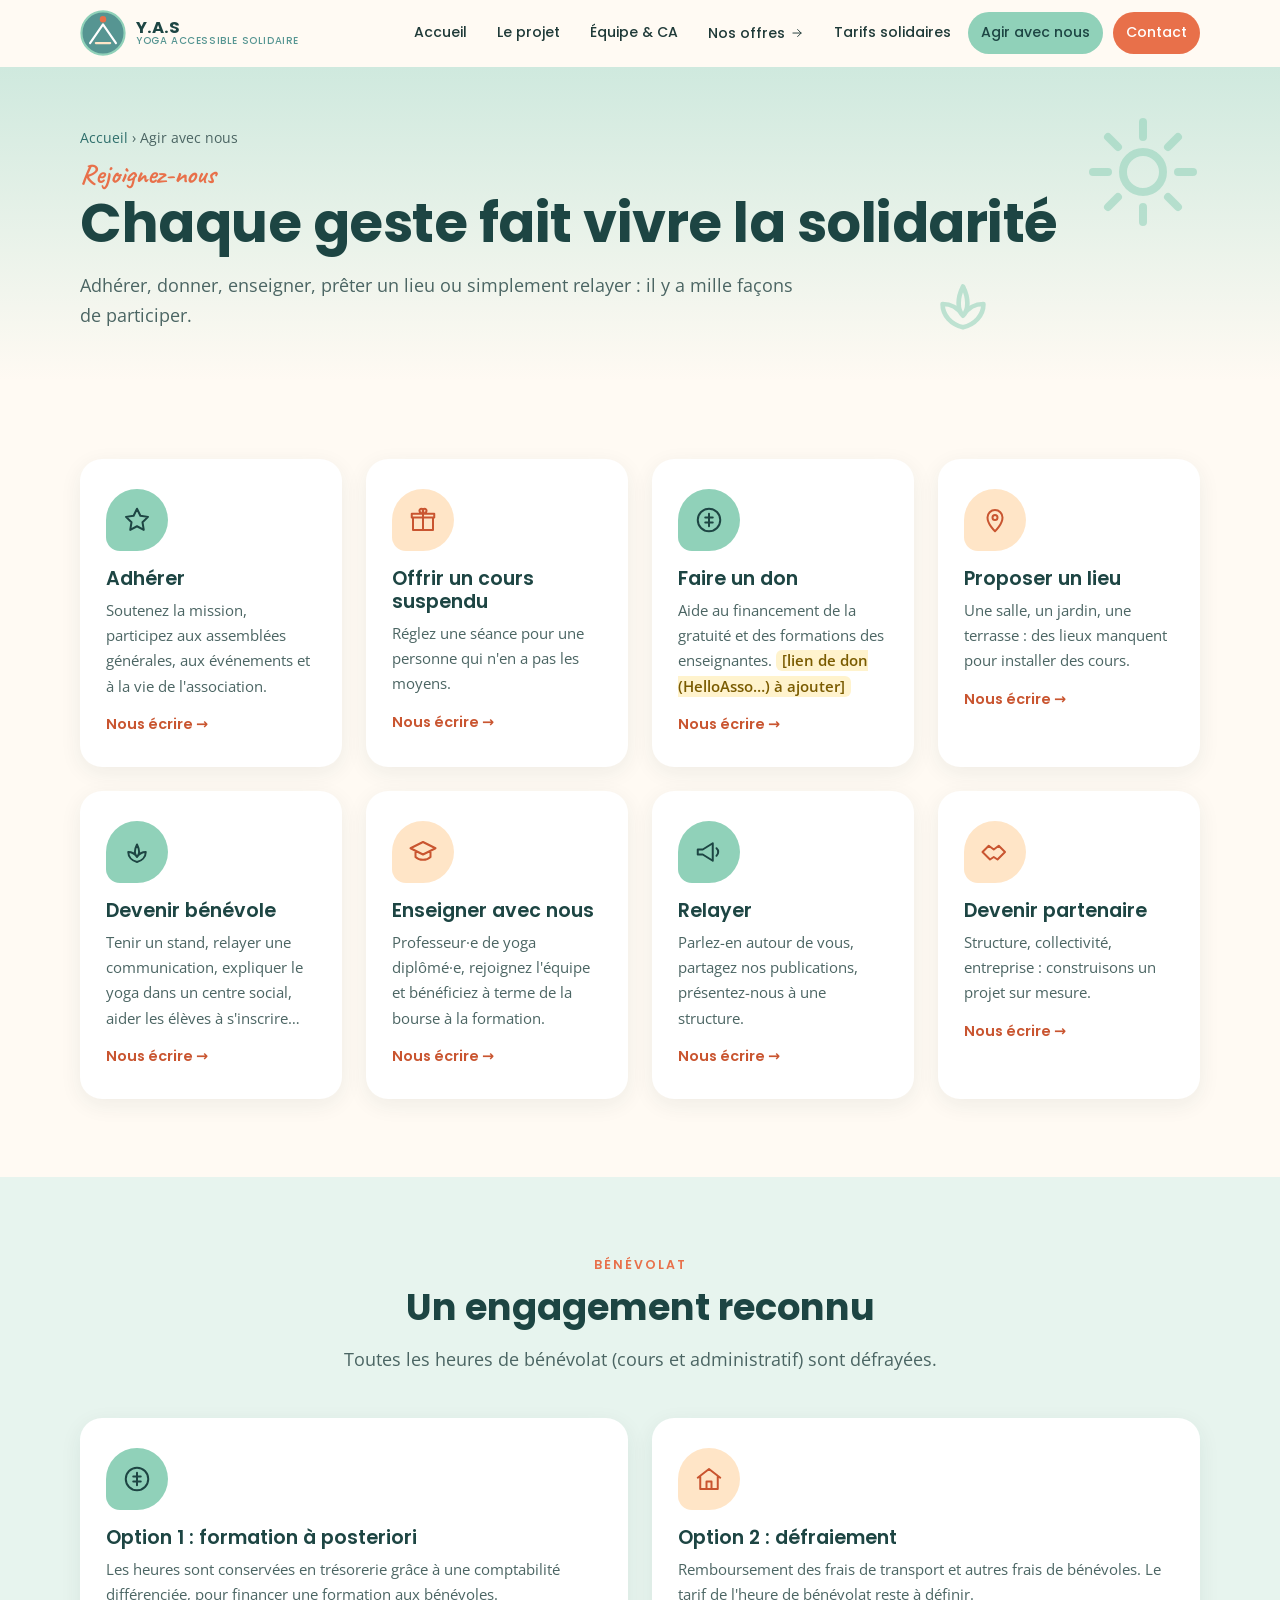
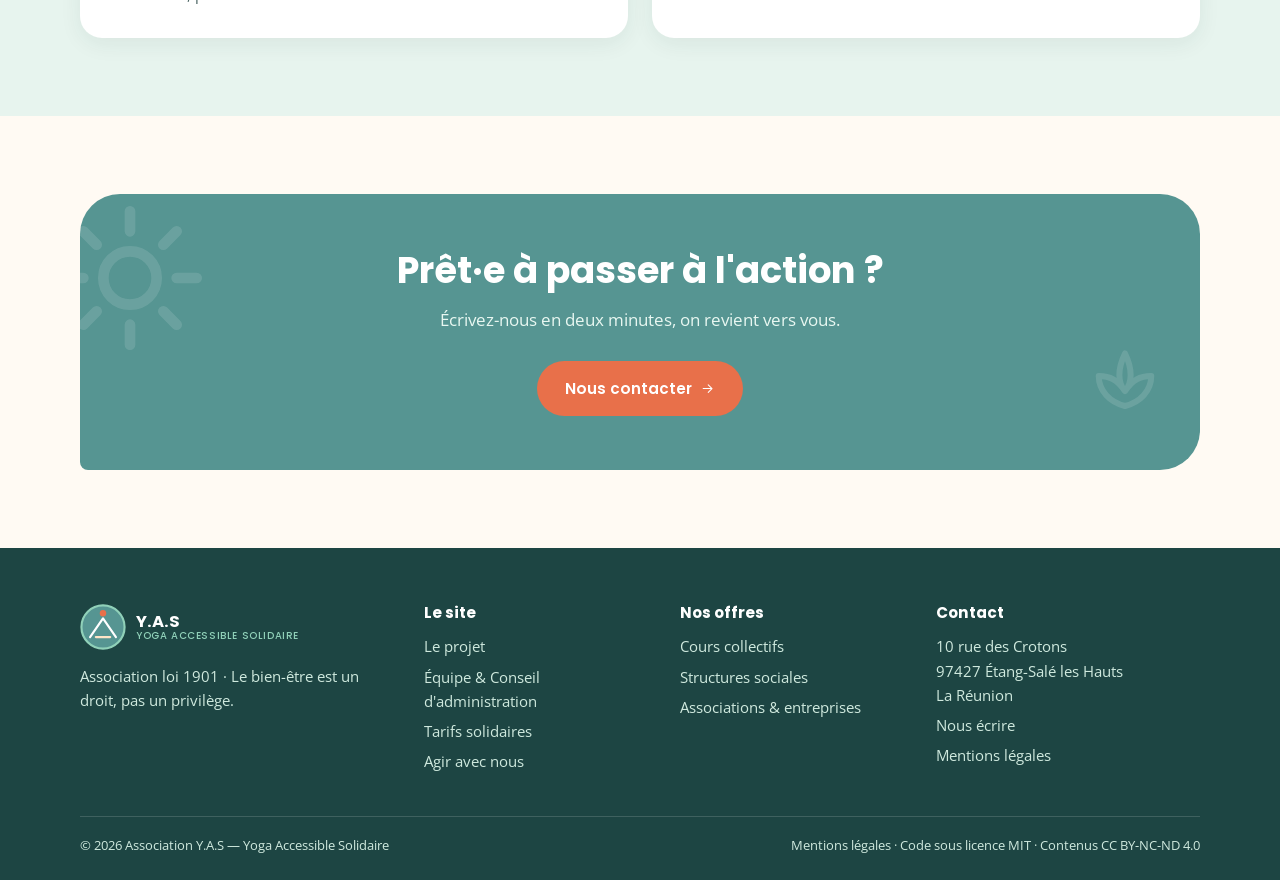
==== agir.html @ a2ae8711 "Site vitrine Y.A.S Yoga Accessible Solidaire Co-Authored-By: Claude Sonnet 5.5 <noreply@anthropic.co" ====
<!DOCTYPE html>
<html lang="fr">
<head>
<meta charset="UTF-8">
<meta name="viewport" content="width=device-width,initial-scale=1">
<title>Agir avec nous · Y.A.S Yoga Accessible Solidaire</title>
<meta name="description" content="Adhérer, donner, offrir un cours suspendu, enseigner ou prêter un lieu : toutes les façons de soutenir l'association Y.A.S.">
<meta name="theme-color" content="#569592">
<link rel="icon" href="assets/favicon.svg" type="image/svg+xml">
<link rel="preconnect" href="https://fonts.googleapis.com"><link rel="preconnect" href="https://fonts.gstatic.com" crossorigin>
<link href="https://fonts.googleapis.com/css2?family=Caveat:wght@600;700&family=Open+Sans:wght@400;600&family=Poppins:wght@500;600;700&display=swap" rel="stylesheet">
<link rel="stylesheet" href="assets/style.css">
</head>
<body>
<svg width="0" height="0" style="position:absolute" aria-hidden="true"><symbol id="i-lotus" viewBox="0 0 24 24"><path d="M12 20c-4-1-7-4-7-8 3 0 5 1 7 4 2-3 4-4 7-4 0 4-3 7-7 8Z M12 16c-2-2-2-6 0-10 2 4 2 8 0 10Z"/></symbol><symbol id="i-heart" viewBox="0 0 24 24"><path d="M12 20s-7-4.4-7-10a4 4 0 0 1 7-2.5A4 4 0 0 1 19 10c0 5.6-7 10-7 10Z"/></symbol><symbol id="i-users" viewBox="0 0 24 24"><path d="M8 11a3 3 0 1 0 0-6 3 3 0 0 0 0 6Z M2 20c0-3 2.5-5.5 6-5.5s6 2.5 6 5.5 M16 11a3 3 0 1 0 0-6 M14.5 14.5c2.8.3 4.5 2.5 4.5 5.5"/></symbol><symbol id="i-leaf" viewBox="0 0 24 24"><path d="M5 19c0-9 5-14 14-14 0 9-5 14-14 14Z M5 19l8-8"/></symbol><symbol id="i-sun" viewBox="0 0 24 24"><path d="M12 16a4 4 0 1 0 0-8 4 4 0 0 0 0 8Z M12 2v3 M12 19v3 M2 12h3 M19 12h3 M5 5l2 2 M17 17l2 2 M19 5l-2 2 M7 17l-2 2"/></symbol><symbol id="i-moon" viewBox="0 0 24 24"><path d="M20 14A8 8 0 1 1 10 4a6 6 0 0 0 10 10Z"/></symbol><symbol id="i-chair" viewBox="0 0 24 24"><path d="M7 3v10h10 M7 13v8 M17 13v8 M5 21h4 M15 21h4 M7 8h5"/></symbol><symbol id="i-home" viewBox="0 0 24 24"><path d="M3 11l9-7 9 7 M5 10v10h14V10 M10 20v-6h4v6"/></symbol><symbol id="i-hospital" viewBox="0 0 24 24"><path d="M4 21V5l8-2 8 2v16 M9 21v-5h6v5 M12 7v4 M10 9h4"/></symbol><symbol id="i-shield" viewBox="0 0 24 24"><path d="M12 3 4 6v6c0 5 3.5 8 8 9 4.5-1 8-4 8-9V6l-8-3Z"/></symbol><symbol id="i-pin" viewBox="0 0 24 24"><path d="M12 21s-6-5.5-6-11a6 6 0 0 1 12 0c0 5.5-6 11-6 11Z M12 12a2 2 0 1 0 0-4 2 2 0 0 0 0 4Z"/></symbol><symbol id="i-mail" viewBox="0 0 24 24"><path d="M3 6h18v12H3z M3 7l9 6 9-6"/></symbol><symbol id="i-phone" viewBox="0 0 24 24"><path d="M5 4h4l2 5-2.5 1.5a11 11 0 0 0 5 5L15 13l5 2v4a2 2 0 0 1-2 2A15 15 0 0 1 3 6a2 2 0 0 1 2-2Z"/></symbol><symbol id="i-coin" viewBox="0 0 24 24"><path d="M12 21a9 9 0 1 0 0-18 9 9 0 0 0 0 18Z M12 7v10 M9 10h6 M9 14h6"/></symbol><symbol id="i-handshake" viewBox="0 0 24 24"><path d="M2 12l5-5 4 3 4-3 5 5-6 6-3-2-3 2z"/></symbol><symbol id="i-gift" viewBox="0 0 24 24"><path d="M4 10h16v10H4z M3 7h18v3H3z M12 7v13 M12 7C9 7 8 3 11 3c2 0 1 4 1 4Zm0 0c3 0 4-4 1-4-2 0-1 4-1 4Z"/></symbol><symbol id="i-sprout" viewBox="0 0 24 24"><path d="M12 21v-9 M12 12c0-4-3-6-7-6 0 4 3 6 7 6Z M12 14c0-3 2-5 6-5 0 3-2 5-6 5Z"/></symbol><symbol id="i-wave" viewBox="0 0 24 24"><path d="M2 10c3-5 5-5 8 0s5 5 8 0l4-2 M2 17c3-5 5-5 8 0s5 5 8 0"/></symbol><symbol id="i-grad" viewBox="0 0 24 24"><path d="M2 9l10-5 10 5-10 5z M6 11v5c3 3 9 3 12 0v-5"/></symbol><symbol id="i-brief" viewBox="0 0 24 24"><path d="M3 8h18v12H3z M8 8V5h8v3 M3 13h18"/></symbol><symbol id="i-cal" viewBox="0 0 24 24"><path d="M4 6h16v14H4z M4 10h16 M8 3v4 M16 3v4"/></symbol><symbol id="i-chat" viewBox="0 0 24 24"><path d="M4 5h16v11H9l-5 4z"/></symbol><symbol id="i-lock" viewBox="0 0 24 24"><path d="M6 11h12v9H6z M8 11V8a4 4 0 0 1 8 0v3"/></symbol><symbol id="i-clock" viewBox="0 0 24 24"><path d="M12 21a9 9 0 1 0 0-18 9 9 0 0 0 0 18Z M12 7v5l3 2"/></symbol><symbol id="i-camera" viewBox="0 0 24 24"><path d="M3 8h4l2-3h6l2 3h4v12H3z M12 17a3.5 3.5 0 1 0 0-7 3.5 3.5 0 0 0 0 7Z"/></symbol><symbol id="i-scale" viewBox="0 0 24 24"><path d="M12 3v18 M5 21h14 M4 7h16"/></symbol><symbol id="i-arrow" viewBox="0 0 24 24"><path d="M5 12h14 M13 6l6 6-6 6"/></symbol><symbol id="i-star" viewBox="0 0 24 24"><path d="M12 3l2.7 5.6 6.1.9-4.4 4.3 1 6.1L12 17l-5.4 2.9 1-6.1L3.2 9.5l6.1-.9z"/></symbol><symbol id="i-mega" viewBox="0 0 24 24"><path d="M3 10v4h4l8 5V5L7 10z M18 9a4 4 0 0 1 0 6"/></symbol><symbol id="i-body" viewBox="0 0 24 24"><path d="M12 5a2 2 0 1 0 0-4 2 2 0 0 0 0 4Z M5 9h14 M12 9v6 M8 22l4-7 4 7"/></symbol><symbol id="i-brain" viewBox="0 0 24 24"><path d="M9 4a3 3 0 0 0-3 3 3 3 0 0 0-2 5 3 3 0 0 0 3 5 3 3 0 0 0 5 1V4a3 3 0 0 0-3 0Z M15 4a3 3 0 0 1 3 3 3 3 0 0 1 2 5 3 3 0 0 1-3 5 3 3 0 0 1-5 1"/></symbol><symbol id="i-globe" viewBox="0 0 24 24"><path d="M12 21a9 9 0 1 0 0-18 9 9 0 0 0 0 18Z M3 12h18 M12 3c3 3 3 15 0 18 M12 3c-3 3-3 15 0 18"/></symbol><symbol id="i-book" viewBox="0 0 24 24"><path d="M4 4h7a2 2 0 0 1 2 2v14a2 2 0 0 0-2-2H4z M20 4h-7"/></symbol><symbol id="i-doc" viewBox="0 0 24 24"><path d="M6 3h9l4 4v14H6z M14 3v5h5 M9 13h6 M9 17h6"/></symbol><symbol id="i-link" viewBox="0 0 24 24"><path d="M10 14a4 4 0 0 0 5.7 0l3-3a4 4 0 0 0-5.7-5.7l-1 1 M14 10a4 4 0 0 0-5.7 0l-3 3a4 4 0 0 0 5.7 5.7l1-1"/></symbol></svg>
<header class="hdr" id="hdr"><div class="hdr-in">
<a class="brand" href="index.html"><svg viewBox="0 0 64 64" aria-hidden="true"><circle cx="32" cy="32" r="30" fill="#569592"/><circle cx="32" cy="32" r="30" fill="none" stroke="#90d1b9" stroke-width="3"/><path d="M14 46 32 20 50 46" fill="none" stroke="#fff" stroke-width="3" stroke-linecap="round" stroke-linejoin="round"/><path d="M22 46h20" stroke="#ffe5c7" stroke-width="3" stroke-linecap="round"/><circle cx="32" cy="13" r="4.5" fill="#e8704a"/></svg><span>Y.A.S<small>YOGA ACCESSIBLE SOLIDAIRE</small></span></a>
<button class="burger" id="burger" aria-label="Menu">☰</button>
<nav class="nav" id="nav"><a href="index.html" class="">Accueil</a><a href="projet.html" class="">Le projet</a><a href="equipe.html" class="">Équipe &amp; CA</a><div class="nav-drop"><button class="nav-drop-btn" type="button">Nos offres <svg class="ico" viewBox="0 0 24 24" aria-hidden="true"><use href="#i-arrow"/></svg></button><div class="drop-menu"><a href="cours-collectifs.html" class=""><svg class="ico" viewBox="0 0 24 24" aria-hidden="true"><use href="#i-users"/></svg> Cours collectifs</a><a href="structures.html" class=""><svg class="ico" viewBox="0 0 24 24" aria-hidden="true"><use href="#i-hospital"/></svg> Structures sociales &amp; médico-sociales</a><a href="entreprises-associations.html" class=""><svg class="ico" viewBox="0 0 24 24" aria-hidden="true"><use href="#i-brief"/></svg> Associations &amp; entreprises</a></div></div><a href="tarifs.html" class="">Tarifs solidaires</a><a href="agir.html" class="active">Agir avec nous</a><a href="contact.html" class="cta ">Contact</a></nav></div></header>
<section class="page-hero"><span class="deco spin" style="right:6%;top:20px;font-size:120px"><svg class="ico" viewBox="0 0 24 24" aria-hidden="true"><use href="#i-sun"/></svg></span><span class="deco" style="right:22%;bottom:10px;font-size:70px"><svg class="ico" viewBox="0 0 24 24" aria-hidden="true"><use href="#i-lotus"/></svg></span>
<div class="container"><p class="crumb"><a href="index.html">Accueil</a> › Agir avec nous</p><span class="script">Rejoignez-nous</span><h1>Chaque geste fait vivre la solidarité</h1><p class="lead">Adhérer, donner, enseigner, prêter un lieu ou simplement relayer : il y a mille façons de participer.</p></div></section>
<section class="section"><div class="container">
<div class="cards"><div class="card reveal"><div class="ico-wrap"><svg class="ico" viewBox="0 0 24 24" aria-hidden="true"><use href="#i-star"/></svg></div><h3>Adhérer</h3><p>Soutenez la mission, participez aux assemblées générales, aux événements et à la vie de l'association.</p><a class="more" href="contact.html">Nous écrire →</a></div><div class="card peach reveal"><div class="ico-wrap"><svg class="ico" viewBox="0 0 24 24" aria-hidden="true"><use href="#i-gift"/></svg></div><h3>Offrir un cours suspendu</h3><p>Réglez une séance pour une personne qui n'en a pas les moyens.</p><a class="more" href="contact.html">Nous écrire →</a></div><div class="card reveal"><div class="ico-wrap"><svg class="ico" viewBox="0 0 24 24" aria-hidden="true"><use href="#i-coin"/></svg></div><h3>Faire un don</h3><p>Aide au financement de la gratuité et des formations des enseignantes. <span class="todo">[lien de don (HelloAsso…) à ajouter]</span></p><a class="more" href="contact.html">Nous écrire →</a></div><div class="card peach reveal"><div class="ico-wrap"><svg class="ico" viewBox="0 0 24 24" aria-hidden="true"><use href="#i-pin"/></svg></div><h3>Proposer un lieu</h3><p>Une salle, un jardin, une terrasse : des lieux manquent pour installer des cours.</p><a class="more" href="contact.html">Nous écrire →</a></div><div class="card reveal"><div class="ico-wrap"><svg class="ico" viewBox="0 0 24 24" aria-hidden="true"><use href="#i-lotus"/></svg></div><h3>Devenir bénévole</h3><p>Tenir un stand, relayer une communication, expliquer le yoga dans un centre social, aider les élèves à s'inscrire…</p><a class="more" href="contact.html">Nous écrire →</a></div><div class="card peach reveal"><div class="ico-wrap"><svg class="ico" viewBox="0 0 24 24" aria-hidden="true"><use href="#i-grad"/></svg></div><h3>Enseigner avec nous</h3><p>Professeur·e de yoga diplômé·e, rejoignez l'équipe et bénéficiez à terme de la bourse à la formation.</p><a class="more" href="contact.html">Nous écrire →</a></div><div class="card reveal"><div class="ico-wrap"><svg class="ico" viewBox="0 0 24 24" aria-hidden="true"><use href="#i-mega"/></svg></div><h3>Relayer</h3><p>Parlez-en autour de vous, partagez nos publications, présentez-nous à une structure.</p><a class="more" href="contact.html">Nous écrire →</a></div><div class="card peach reveal"><div class="ico-wrap"><svg class="ico" viewBox="0 0 24 24" aria-hidden="true"><use href="#i-handshake"/></svg></div><h3>Devenir partenaire</h3><p>Structure, collectivité, entreprise : construisons un projet sur mesure.</p><a class="more" href="contact.html">Nous écrire →</a></div></div></div></section>
<section class="section alt"><div class="container">
<div class="sec-head reveal center"><span class="eyebrow">Bénévolat</span><h2>Un engagement reconnu</h2><p class=lead>Toutes les heures de bénévolat (cours et administratif) sont défrayées.</p></div>
<div class="cards"><div class="card reveal"><div class="ico-wrap"><svg class="ico" viewBox="0 0 24 24" aria-hidden="true"><use href="#i-coin"/></svg></div><h3>Option 1 : formation à posteriori</h3><p>Les heures sont conservées en trésorerie grâce à une comptabilité différenciée, pour financer une formation aux bénévoles.</p></div>
<div class="card peach reveal"><div class="ico-wrap"><svg class="ico" viewBox="0 0 24 24" aria-hidden="true"><use href="#i-home"/></svg></div><h3>Option 2 : défraiement</h3><p>Remboursement des frais de transport et autres frais de bénévoles. Le tarif de l'heure de bénévolat reste à définir.</p></div></div></div></section>
<section class="section"><div class="container"><div class="cta-band reveal"><span class="deco spin" style="left:-30px;top:-30px;font-size:160px"><svg class="ico" viewBox="0 0 24 24" aria-hidden="true"><use href="#i-sun"/></svg></span><span class="deco" style="right:30px;bottom:10px;font-size:90px"><svg class="ico" viewBox="0 0 24 24" aria-hidden="true"><use href="#i-lotus"/></svg></span>
<h2>Prêt·e à passer à l'action ?</h2><p>Écrivez-nous en deux minutes, on revient vers vous.</p><div class="btn-row" style="justify-content:center"><a class="btn btn-coral" href="contact.html">Nous contacter <svg class="ico" viewBox="0 0 24 24" aria-hidden="true"><use href="#i-arrow"/></svg></a></div></div></div></section>
<footer class="ftr"><div class="container"><div class="ftr-grid">
<div><a class="brand" href="index.html"><svg viewBox="0 0 64 64" aria-hidden="true"><circle cx="32" cy="32" r="30" fill="#569592"/><circle cx="32" cy="32" r="30" fill="none" stroke="#90d1b9" stroke-width="3"/><path d="M14 46 32 20 50 46" fill="none" stroke="#fff" stroke-width="3" stroke-linecap="round" stroke-linejoin="round"/><path d="M22 46h20" stroke="#ffe5c7" stroke-width="3" stroke-linecap="round"/><circle cx="32" cy="13" r="4.5" fill="#e8704a"/></svg><span>Y.A.S<small>YOGA ACCESSIBLE SOLIDAIRE</small></span></a>
<p style="margin-top:14px;font-size:.92rem">Association loi 1901 · Le bien-être est un droit, pas un privilège.</p></div>
<div><h4>Le site</h4><ul><li><a href="projet.html">Le projet</a></li><li><a href="equipe.html">Équipe &amp; Conseil d'administration</a></li><li><a href="tarifs.html">Tarifs solidaires</a></li><li><a href="agir.html">Agir avec nous</a></li></ul></div>
<div><h4>Nos offres</h4><ul><li><a href="cours-collectifs.html">Cours collectifs</a></li><li><a href="structures.html">Structures sociales</a></li><li><a href="entreprises-associations.html">Associations &amp; entreprises</a></li></ul></div>
<div><h4>Contact</h4><ul><li>10 rue des Crotons<br>97427 Étang-Salé les Hauts<br>La Réunion</li><li><a href="contact.html">Nous écrire</a></li><li><a href="mentions-legales.html">Mentions légales</a></li></ul></div>
</div><div class="ftr-bot"><span>© 2026 Association Y.A.S — Yoga Accessible Solidaire</span><span><a href="mentions-legales.html">Mentions légales</a> · Code sous licence MIT · Contenus CC BY-NC-ND 4.0</span></div></div></footer>
<script src="assets/main.js"></script>
</body></html>
---- assets/style.css ----
/* ==========================================================================
   Y.A.S — Yoga Accessible Solidaire · Design system
   Palette et graphisme inspirés de la plaquette : menthe, turquoise, pêche,
   bulles arrondies, écriture manuscrite pour les accents.
   ========================================================================== */
:root{
  --mint:#90d1b9; --mint-200:#cfe9de; --mint-100:#e7f4ee;
  --teal:#569592; --teal-700:#2f6f6c; --teal-900:#1d4543;
  --peach:#ffe5c7; --peach-200:#fff1de; --cream:#fffaf3;
  --coral:#e8704a; --coral-700:#c95530;
  --ink:#1f3a38; --ink-soft:#4b6563; --line:#d9e8e1; --white:#fff;
  --rd:22px; --container:1160px;
  --fH:'Poppins','Montserrat',system-ui,sans-serif;
  --fB:'Open Sans','Lato',system-ui,sans-serif;
  --fH2:'Caveat','Segoe Script','Comic Sans MS',cursive;
}
*{box-sizing:border-box;margin:0;padding:0}
html{scroll-behavior:smooth}
body{font-family:var(--fB);color:var(--ink);background:var(--cream);line-height:1.65;font-size:16.5px;overflow-x:hidden}
img{max-width:100%;display:block}
a{color:var(--teal-700)}
h1,h2,h3,h4{font-family:var(--fH);line-height:1.2;color:var(--teal-900)}
h1{font-size:clamp(2rem,5vw,3.4rem);font-weight:700;letter-spacing:-.5px}
h2{font-size:clamp(1.6rem,3.4vw,2.3rem);font-weight:700}
h3{font-size:1.2rem;font-weight:600}
p+p{margin-top:.9em}
.container{max-width:var(--container);margin:0 auto;padding:0 20px}
.section{padding:78px 0;position:relative}
.section.alt{background:var(--mint-100)}
.section.teal{background:var(--teal);color:#fff}
.section.teal h2,.section.teal h3{color:#fff}
.section.peach{background:var(--peach-200)}
.script{font-family:var(--fH2);font-size:1.7rem;color:var(--coral);font-weight:700;line-height:1}
.eyebrow{font-family:var(--fH);text-transform:uppercase;letter-spacing:2px;font-size:.78rem;font-weight:600;color:var(--coral);margin-bottom:10px;display:block}
.lead{font-size:1.15rem;color:var(--ink-soft);max-width:720px}
.teal .lead{color:#e8f7f1}
.center{text-align:center}.center .lead{margin:14px auto 0}
.sec-head{margin-bottom:44px}
.sec-head h2{margin-top:4px}

/* icônes */
.ico{width:1em;height:1em;fill:none;stroke:currentColor;stroke-width:1.6;stroke-linecap:round;stroke-linejoin:round;flex:none}
.ico-xl{width:34px;height:34px}

/* boutons */
.btn{display:inline-flex;align-items:center;gap:8px;font-family:var(--fH);font-weight:600;font-size:.95rem;padding:13px 26px;border-radius:999px;text-decoration:none;border:2px solid transparent;cursor:pointer;transition:transform .2s,box-shadow .2s,background .2s}
.btn:hover{transform:translateY(-2px);box-shadow:0 8px 20px rgba(47,111,108,.22)}
.btn-coral{background:var(--coral);color:#fff}.btn-coral:hover{background:var(--coral-700)}
.btn-teal{background:var(--teal);color:#fff}.btn-teal:hover{background:var(--teal-700)}
.btn-out{border-color:var(--teal);color:var(--teal-700);background:transparent}
.btn-out-w{border-color:#fff;color:#fff}
.btn-row{display:flex;flex-wrap:wrap;gap:14px;margin-top:28px}

/* header */
.hdr{position:sticky;top:0;z-index:50;background:rgba(255,250,243,.94);backdrop-filter:blur(8px);border-bottom:1px solid transparent;transition:.3s}
.hdr.scrolled{border-color:var(--line);box-shadow:0 4px 18px rgba(31,58,56,.07)}
.hdr-in{max-width:var(--container);margin:0 auto;padding:10px 20px;display:flex;align-items:center;justify-content:space-between;gap:16px}
.brand{display:flex;align-items:center;gap:10px;text-decoration:none;color:var(--teal-900);font-family:var(--fH);font-weight:700;line-height:1.05}
.brand svg{width:46px;height:46px}
.brand small{display:block;font-weight:500;font-size:.62rem;letter-spacing:.6px;color:var(--teal)}
.nav{display:flex;align-items:center;gap:4px}
.nav a,.nav-drop-btn{white-space:nowrap;font-family:var(--fH);font-size:.88rem;font-weight:500;color:var(--ink);text-decoration:none;padding:9px 13px;border-radius:999px;background:none;border:0;cursor:pointer;display:inline-flex;align-items:center;gap:5px}
.nav a:hover,.nav-drop-btn:hover{background:var(--mint-100)}
.nav a.active,.nav-drop-btn.active{background:var(--mint);color:var(--teal-900)}
.nav a.cta{background:var(--coral);color:#fff;margin-left:6px}.nav a.cta:hover{background:var(--coral-700)}
.nav-drop{position:relative}
.drop-menu{position:absolute;top:100%;left:0;min-width:270px;background:#fff;border-radius:18px;box-shadow:0 14px 38px rgba(31,58,56,.16);padding:8px;display:none}
.nav-drop:hover .drop-menu,.nav-drop.open .drop-menu{display:block}
.drop-menu a{display:flex;border-radius:12px;width:100%}
.burger{display:none;background:var(--mint);border:0;border-radius:12px;width:44px;height:44px;cursor:pointer;color:var(--teal-900);font-size:1.4rem}

/* hero */
.hero{padding:56px 0 80px;position:relative;overflow:hidden;background:linear-gradient(180deg,var(--mint-100),var(--cream))}
.hero-grid{display:grid;grid-template-columns:1.05fr 1fr;gap:48px;align-items:center}
.hero h1 .hl{color:var(--coral)}
.hero .script{display:block;margin-bottom:8px}
.hero-photos{position:relative;height:500px}
.blob{position:absolute;overflow:hidden;box-shadow:0 18px 40px rgba(31,58,56,.18)}
.blob img{width:100%;height:100%;object-fit:cover}
.blob.b1{width:62%;height:78%;left:0;top:0;border-radius:48% 52% 55% 45%/ 45% 40% 60% 55%;animation:morph 14s ease-in-out infinite}
.blob.b2{width:48%;height:56%;right:0;bottom:0;border-radius:55% 45% 40% 60%/55% 50% 50% 45%;border:8px solid var(--cream);animation:morph 16s ease-in-out infinite reverse}
.bubble-float{position:absolute;background:var(--peach);border-radius:30px 30px 30px 6px;padding:12px 18px;font-family:var(--fH);font-weight:600;font-size:.85rem;color:var(--teal-900);box-shadow:0 8px 22px rgba(31,58,56,.14);z-index:3;animation:float 6s ease-in-out infinite}
@keyframes morph{50%{border-radius:55% 45% 42% 58%/50% 58% 42% 50%}}
@keyframes float{50%{transform:translateY(-12px)}}
@keyframes spin{to{transform:rotate(360deg)}}
@keyframes pulse{0%,100%{transform:scale(1)}50%{transform:scale(1.08)}}
.deco{position:absolute;color:var(--mint);opacity:.55;animation:float 7s ease-in-out infinite;pointer-events:none}
.deco.spin{animation:spin 40s linear infinite}

/* bulle (style plaquette) */
.bulle{background:var(--peach);border-radius:34px 34px 34px 8px;padding:26px 28px}
.bulle.mint{background:var(--mint-200);border-radius:34px 34px 8px 34px}
.bulle h3{color:var(--coral-700)}
.cards{display:grid;grid-template-columns:repeat(auto-fit,minmax(260px,1fr));gap:24px}
.card{background:#fff;border-radius:var(--rd);padding:30px 26px;box-shadow:0 6px 22px rgba(31,58,56,.07);transition:transform .3s,box-shadow .3s;position:relative;overflow:hidden}
.card:hover{transform:translateY(-6px);box-shadow:0 16px 34px rgba(31,58,56,.13)}
.card .ico-wrap{width:62px;height:62px;border-radius:50% 50% 50% 14px;background:var(--mint);color:var(--teal-900);display:grid;place-items:center;font-size:30px;margin-bottom:16px;transition:transform .4s}
.card:hover .ico-wrap{transform:rotate(-8deg) scale(1.08)}
.card.peach .ico-wrap{background:var(--peach);color:var(--coral-700)}
.card p{color:var(--ink-soft);font-size:.96rem;margin-top:8px}
.card .more{display:inline-block;margin-top:14px;font-family:var(--fH);font-weight:600;font-size:.9rem;color:var(--coral-700);text-decoration:none}
.card .more:hover{text-decoration:underline}
.ticks{list-style:none;margin-top:12px}
.ticks li{padding-left:28px;position:relative;margin:7px 0;color:var(--ink-soft)}
.ticks li::before{content:"";position:absolute;left:0;top:.45em;width:16px;height:16px;border-radius:50%;background:var(--mint) url("data:image/svg+xml,%3Csvg xmlns='http://www.w3.org/2000/svg' viewBox='0 0 16 16'%3E%3Cpath d='M4.5 8.3l2.3 2.3 4.7-5' fill='none' stroke='%231d4543' stroke-width='1.8' stroke-linecap='round'/%3E%3C/svg%3E")}
.teal .ticks li{color:#e8f7f1}

/* compteurs */
.stats{display:grid;grid-template-columns:repeat(auto-fit,minmax(190px,1fr));gap:20px;margin-top:-46px;position:relative;z-index:5}
.stat{background:#fff;border-radius:var(--rd);padding:24px 20px;text-align:center;box-shadow:0 10px 30px rgba(31,58,56,.1)}
.stat .n{font-family:var(--fH);font-size:2.6rem;font-weight:700;color:var(--coral);line-height:1}
.stat .n small{font-size:1.2rem}
.stat p{font-size:.88rem;color:var(--ink-soft);margin-top:8px;line-height:1.35}
.stat .ico{font-size:26px;color:var(--teal);margin-bottom:8px}

/* onglets public */
.tabs{display:flex;flex-wrap:wrap;gap:10px;justify-content:center;margin-bottom:28px}
.tab{font-family:var(--fH);font-weight:600;font-size:.9rem;padding:11px 20px;border-radius:999px;border:2px solid var(--mint);background:#fff;color:var(--teal-900);cursor:pointer;display:inline-flex;gap:8px;align-items:center;transition:.2s}
.tab:hover{background:var(--mint-100)}
.tab.on{background:var(--teal);border-color:var(--teal);color:#fff}
.panel{display:none;animation:fadeUp .5s}
.panel.on{display:grid;grid-template-columns:1fr 1fr;gap:32px;align-items:center}
.panel .quote{font-family:var(--fH2);font-size:2rem;line-height:1.1;color:var(--coral-700)}
@keyframes fadeUp{from{opacity:0;transform:translateY(14px)}}

/* photos */
.photo{border-radius:var(--rd);overflow:hidden;box-shadow:0 12px 30px rgba(31,58,56,.15);position:relative}
.photo img{width:100%;height:100%;object-fit:cover;transition:transform .8s}
.photo:hover img{transform:scale(1.05)}
.photo.arch{border-radius:200px 200px var(--rd) var(--rd)}
.photo.leaf{border-radius:var(--rd) 120px var(--rd) 120px}
.slot{border:2.5px dashed var(--teal);border-radius:var(--rd);background:repeating-linear-gradient(135deg,var(--mint-100),var(--mint-100) 14px,#f3faf6 14px,#f3faf6 28px);display:flex;flex-direction:column;align-items:center;justify-content:center;gap:8px;text-align:center;color:var(--teal-700);font-family:var(--fH);font-weight:500;font-size:.85rem;padding:20px;min-height:220px}
.slot .ico{font-size:34px;animation:pulse 3s infinite}
.slot small{font-family:var(--fB);color:var(--ink-soft)}
.gallery{display:grid;grid-template-columns:repeat(auto-fit,minmax(210px,1fr));gap:18px}
.gallery .photo,.gallery .slot{height:320px}
.split{display:grid;grid-template-columns:1fr 1fr;gap:48px;align-items:center}
.split.rev>:first-child{order:2}

/* respiration */
.breath{display:grid;place-items:center;text-align:center}
.breath-orb{width:200px;height:200px;border-radius:50%;background:radial-gradient(circle at 35% 30%,#fff,var(--mint) 55%,var(--teal));display:grid;place-items:center;color:#fff;font-family:var(--fH);font-weight:600;transition:transform 4s ease-in-out;box-shadow:0 0 0 14px rgba(144,209,185,.3),0 0 0 32px rgba(144,209,185,.15)}
.breath-orb span{font-size:1.15rem;text-shadow:0 1px 6px rgba(29,69,67,.4)}
.breath .btn{margin-top:30px}

/* impact */
.impact{max-width:900px;margin:0 auto}
.impact svg{width:100%;height:auto;overflow:visible}
.impact .lnk{stroke:var(--mint);stroke-width:2.5;fill:none;stroke-dasharray:400;stroke-dashoffset:400;transition:stroke-dashoffset 1.4s ease}
.impact.vis .lnk{stroke-dashoffset:0}
.impact .node{opacity:0;transform:scale(.7);transform-box:fill-box;transform-origin:center;transition:.6s}
.impact.vis .node{opacity:1;transform:none}
.impact.vis .node:nth-of-type(2){transition-delay:.3s}.impact.vis .node:nth-of-type(3){transition-delay:.5s}.impact.vis .node:nth-of-type(4){transition-delay:.7s}.impact.vis .node:nth-of-type(5){transition-delay:.9s}.impact.vis .node:nth-of-type(6){transition-delay:1.1s}
.impact text{font-family:var(--fH)}
.impact .hub{animation:pulse 4s infinite;transform-box:fill-box;transform-origin:center}

/* cours suspendus */
.mats{display:flex;flex-wrap:wrap;gap:16px;justify-content:center;margin:26px 0}
.mat{width:104px;border:0;background:#fff;border-radius:22px;padding:14px 8px;cursor:pointer;font-family:var(--fH);font-size:.78rem;font-weight:600;color:var(--teal-900);display:flex;flex-direction:column;align-items:center;gap:6px;transition:.3s;box-shadow:0 4px 14px rgba(31,58,56,.1)}
.mat .ico{font-size:34px;color:var(--teal)}
.mat.gift{background:var(--coral);color:#fff;transform:translateY(-8px)}
.mat.gift .ico{color:#fff;animation:pulse 1.6s infinite}
.mats-msg{text-align:center;font-family:var(--fH);font-weight:600;min-height:3em}

/* tarif slider */
.slider-box{background:#fff;border-radius:var(--rd);padding:30px;box-shadow:0 8px 26px rgba(31,58,56,.09)}
input[type=range]{width:100%;accent-color:var(--coral);height:34px}
.price-big{font-family:var(--fH);font-size:3rem;font-weight:700;color:var(--coral);line-height:1}
.price-msg{margin-top:10px;color:var(--ink-soft);min-height:3.4em}

/* timeline */
.timeline{position:relative;max-width:820px;margin:0 auto;padding-left:34px}
.timeline::before{content:"";position:absolute;left:11px;top:6px;bottom:6px;width:3px;background:linear-gradient(var(--mint),var(--teal));border-radius:3px;transform-origin:top;transform:scaleY(0);transition:transform 1.6s ease}
.timeline.vis::before{transform:scaleY(1)}
.tl-item{position:relative;margin-bottom:28px;background:#fff;border-radius:var(--rd);padding:20px 24px;box-shadow:0 5px 18px rgba(31,58,56,.07)}
.tl-item::before{content:"";position:absolute;left:-30px;top:24px;width:16px;height:16px;border-radius:50%;background:var(--coral);border:3px solid var(--cream)}
.tl-item h3{display:flex;align-items:center;gap:10px}
.tl-item h3 .ico{color:var(--teal);font-size:1.3em}
.tl-item p{color:var(--ink-soft);margin-top:6px;font-size:.95rem}

/* étapes */
.steps{display:grid;grid-template-columns:repeat(auto-fit,minmax(170px,1fr));gap:16px;counter-reset:s}
.step{background:#fff;border-radius:var(--rd);padding:22px 18px;text-align:center;position:relative;counter-increment:s;box-shadow:0 5px 18px rgba(31,58,56,.07)}
.step::before{content:counter(s);position:absolute;top:-14px;left:50%;transform:translateX(-50%);width:30px;height:30px;border-radius:50%;background:var(--coral);color:#fff;font-family:var(--fH);font-weight:700;display:grid;place-items:center;font-size:.9rem}
.step .ico{font-size:34px;color:var(--teal);margin:8px 0 6px}
.step h3{font-size:1rem}.step p{font-size:.85rem;color:var(--ink-soft);margin-top:6px;line-height:1.45}

/* équipe */
.person{text-align:center}
.person .avatar{width:150px;height:150px;margin:0 auto 14px;border-radius:50% 50% 50% 18%;background:var(--mint-200);border:3px dashed var(--teal);display:grid;place-items:center;color:var(--teal);font-size:46px;transition:.4s}
.person:hover .avatar{border-radius:50%;transform:rotate(6deg)}
.person .role{display:inline-block;background:var(--coral);color:#fff;font-family:var(--fH);font-size:.74rem;font-weight:600;padding:3px 12px;border-radius:999px;margin:6px 0}
.person .role.soft{background:var(--mint);color:var(--teal-900)}
.person p{font-size:.92rem;color:var(--ink-soft)}
.orga{display:flex;flex-direction:column;align-items:center;gap:0}
.orga .lvl{background:#fff;border:2px solid var(--mint);border-radius:18px;padding:12px 24px;font-family:var(--fH);font-weight:600;text-align:center;min-width:240px}
.orga .lvl small{display:block;font-family:var(--fB);font-weight:400;color:var(--ink-soft);font-size:.8rem}
.orga .lvl.top{background:var(--teal);color:#fff;border-color:var(--teal)}.orga .lvl.top small{color:#d9f1e9}
.orga .arrow{width:3px;height:30px;background:var(--mint);position:relative;overflow:hidden}
.orga .arrow::after{content:"";position:absolute;inset:0;background:var(--coral);animation:flow 1.8s linear infinite}
@keyframes flow{from{transform:translateY(-100%)}to{transform:translateY(100%)}}
.chips{display:flex;flex-wrap:wrap;gap:10px;justify-content:center}
.chip{background:#fff;border:2px solid var(--mint);border-radius:999px;padding:8px 18px;font-family:var(--fH);font-weight:500;font-size:.88rem;display:inline-flex;gap:8px;align-items:center}
.chip .ico{color:var(--coral);font-size:1.2em}

/* marquee */
.marquee{overflow:hidden;background:var(--teal);color:#fff;padding:14px 0;font-family:var(--fH);font-weight:600}
.marquee-in{display:flex;gap:46px;white-space:nowrap;width:max-content;animation:scroll 38s linear infinite}
.marquee span{display:inline-flex;align-items:center;gap:46px}
.marquee span::after{content:"✿";color:var(--peach)}
@keyframes scroll{to{transform:translateX(-50%)}}

/* CTA */
.cta-band{background:var(--teal);color:#fff;border-radius:40px 40px 40px 8px;padding:54px 44px;text-align:center;position:relative;overflow:hidden}
.cta-band h2{color:#fff}.cta-band p{color:#e8f7f1;max-width:620px;margin:14px auto 0}
.cta-band .deco{color:#fff;opacity:.12}

/* formulaire */
form.contact{display:grid;gap:16px}
.field label{display:block;font-family:var(--fH);font-weight:600;font-size:.85rem;margin-bottom:6px}
.field input,.field select,.field textarea{width:100%;font:inherit;padding:13px 16px;border-radius:14px;border:2px solid var(--line);background:#fff}
.field input:focus,.field select:focus,.field textarea:focus{outline:0;border-color:var(--teal)}
.note{background:var(--peach);border-radius:14px;padding:12px 16px;font-size:.88rem;color:var(--ink-soft)}
.todo{background:#fff3cd;border-radius:6px;padding:0 6px;font-weight:600;color:#7a5b00}

/* sous-hero */
.page-hero{padding:60px 0 50px;background:linear-gradient(180deg,var(--mint-200),var(--cream));position:relative;overflow:hidden}
.page-hero .lead{margin-top:14px}
.crumb{font-size:.85rem;color:var(--ink-soft);margin-bottom:12px}
.crumb a{text-decoration:none}

/* footer */
.ftr{background:var(--teal-900);color:#cfe9de;padding:56px 0 24px;margin-top:0}
.ftr a{color:#cfe9de;text-decoration:none}.ftr a:hover{color:#fff;text-decoration:underline}
.ftr h4{color:#fff;font-size:.95rem;margin-bottom:12px}
.ftr-grid{display:grid;grid-template-columns:1.4fr 1fr 1fr 1.2fr;gap:36px}
.ftr li{list-style:none;margin:6px 0;font-size:.92rem}
.ftr .brand{color:#fff}.ftr .brand small{color:var(--mint)}
.ftr-bot{border-top:1px solid rgba(255,255,255,.15);margin-top:36px;padding-top:18px;font-size:.82rem;display:flex;flex-wrap:wrap;justify-content:space-between;gap:10px}
.legal h2{font-size:1.4rem;margin:34px 0 10px}.legal p,.legal li{color:var(--ink-soft)}.legal ul{padding-left:22px;margin-top:8px}

/* reveal */
.reveal{opacity:0;transform:translateY(26px);transition:opacity .8s,transform .8s}
.reveal.vis{opacity:1;transform:none}
@media (prefers-reduced-motion:reduce){*{animation:none!important;transition:none!important}.reveal{opacity:1;transform:none}.impact .lnk{stroke-dashoffset:0}.impact .node{opacity:1;transform:none}}

@media(max-width:1060px){
  .burger{display:block}
  .nav{position:absolute;top:100%;left:0;right:0;background:var(--cream);flex-direction:column;align-items:stretch;padding:12px 20px 20px;display:none;box-shadow:0 14px 24px rgba(31,58,56,.12)}
  .nav.open{display:flex}
  .drop-menu{position:static;box-shadow:none;display:block;padding:0 0 0 14px;background:none}
  .hero-grid,.split,.panel.on{grid-template-columns:1fr}
  .split.rev>:first-child{order:0}
  .hero-photos{height:380px}
  .ftr-grid{grid-template-columns:1fr 1fr}
}
@media(max-width:560px){.ftr-grid{grid-template-columns:1fr}.section{padding:56px 0}.cta-band{padding:40px 22px}}
.teal .eyebrow,.cta-band .eyebrow{color:var(--peach)}
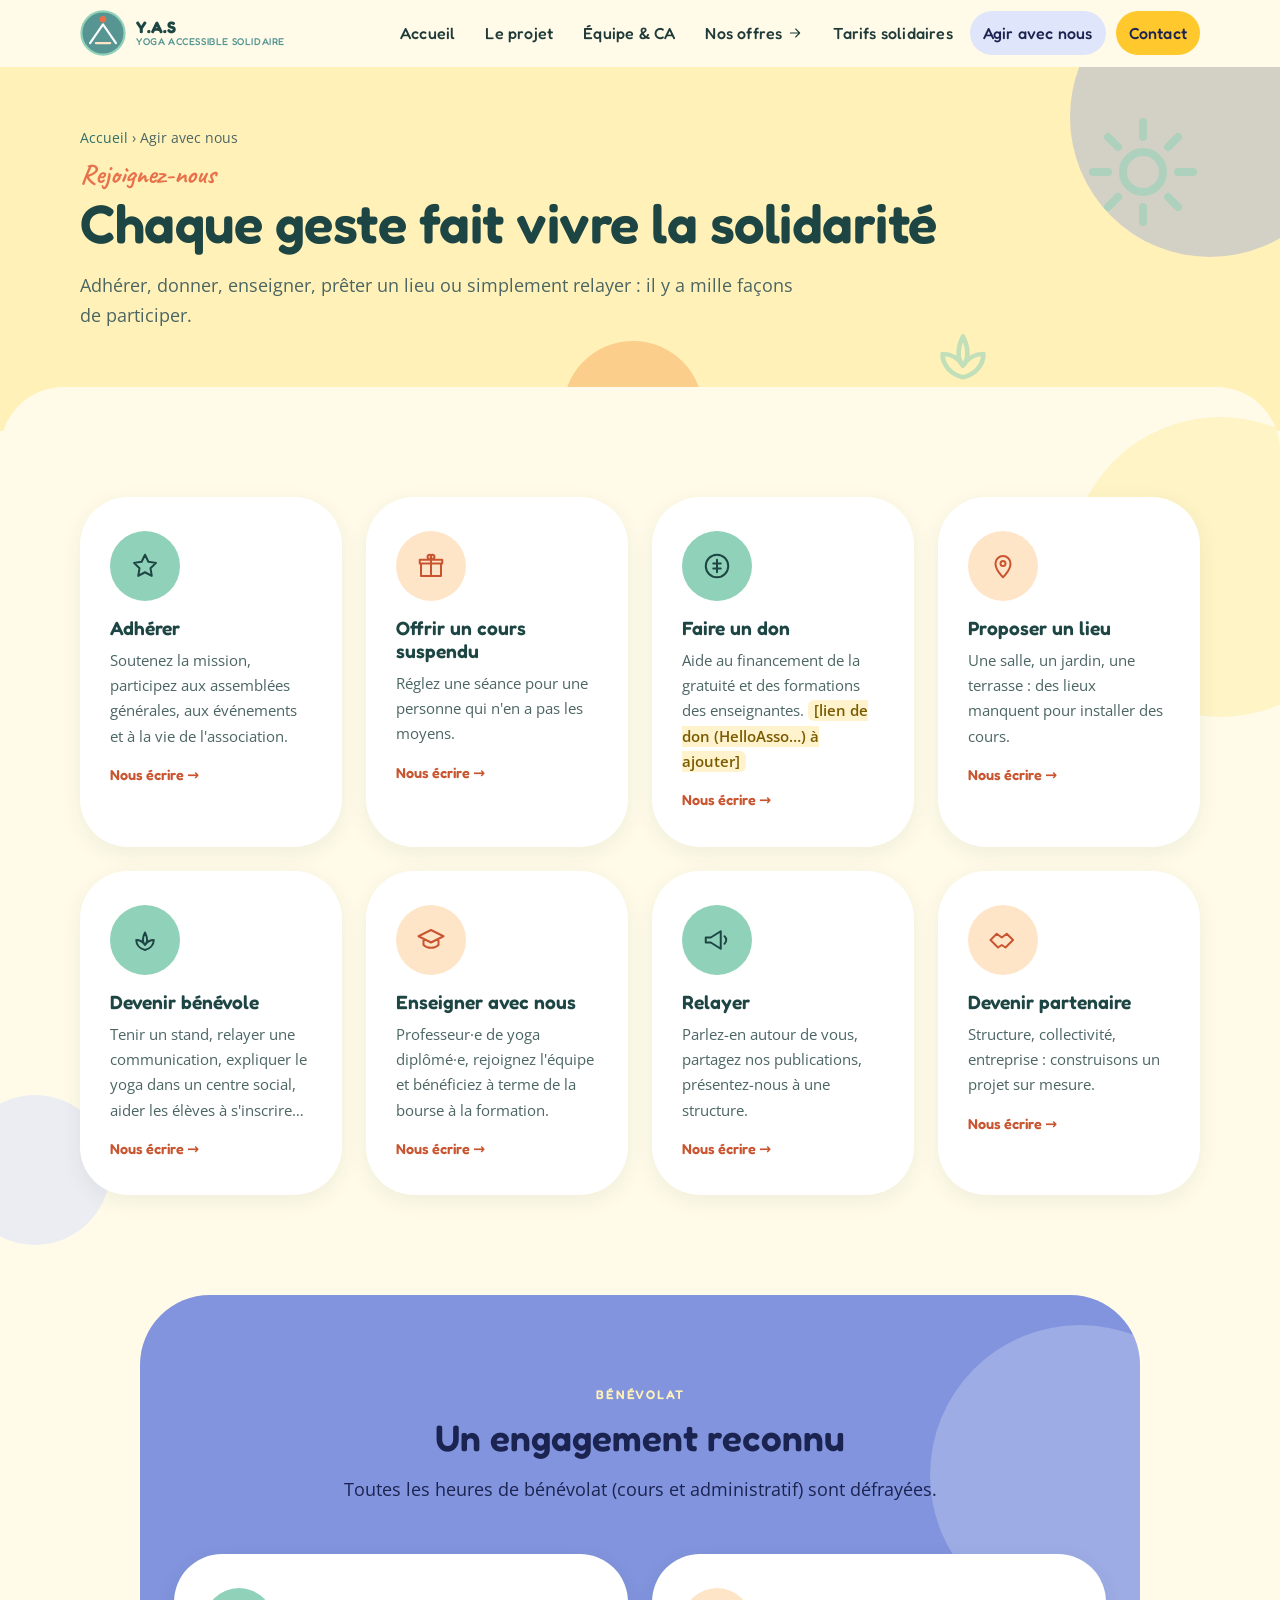
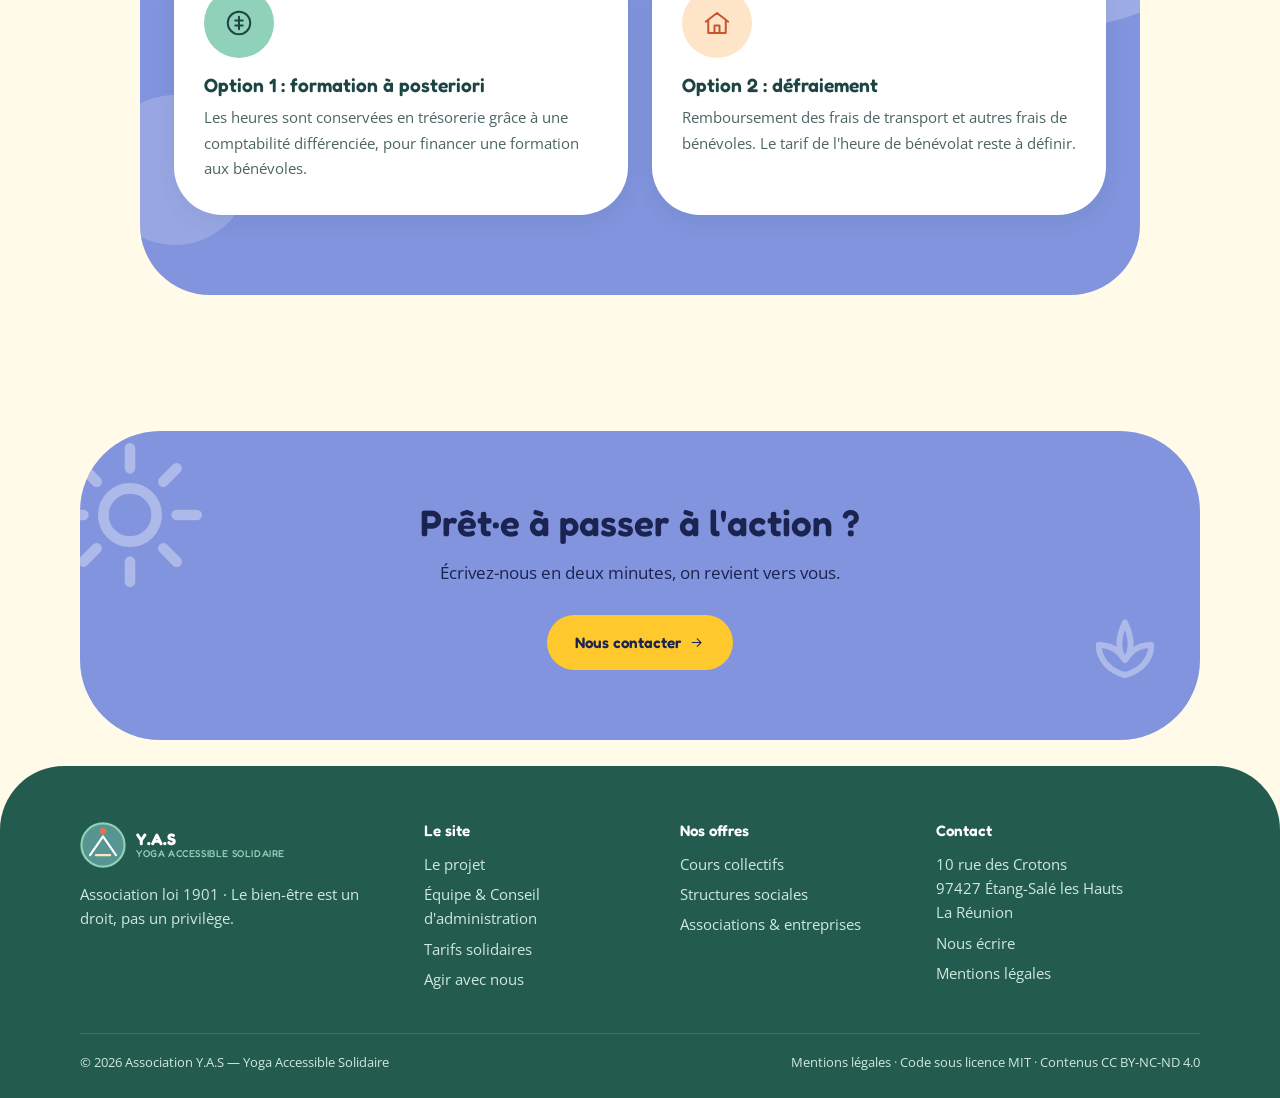
==== commit 7b64c6f8: "Refonte visuelle : sections colorées, bulles rondes, police Fredoka Co-Authored-By: Claude Sonnet 5." ====
--- a/agir.html
+++ b/agir.html
@@ -8,8 +8,9 @@
 <meta name="theme-color" content="#569592">
 <link rel="icon" href="assets/favicon.svg" type="image/svg+xml">
 <link rel="preconnect" href="https://fonts.googleapis.com"><link rel="preconnect" href="https://fonts.gstatic.com" crossorigin>
-<link href="https://fonts.googleapis.com/css2?family=Caveat:wght@600;700&family=Open+Sans:wght@400;600&family=Poppins:wght@500;600;700&display=swap" rel="stylesheet">
+<link href="https://fonts.googleapis.com/css2?family=Caveat:wght@600;700&family=Open+Sans:wght@400;600&family=Fredoka:wght@400;500;600;700&display=swap" rel="stylesheet">
 <link rel="stylesheet" href="assets/style.css">
+<link rel="stylesheet" href="assets/v2.css">
 </head>
 <body>
 <svg width="0" height="0" style="position:absolute" aria-hidden="true"><symbol id="i-lotus" viewBox="0 0 24 24"><path d="M12 20c-4-1-7-4-7-8 3 0 5 1 7 4 2-3 4-4 7-4 0 4-3 7-7 8Z M12 16c-2-2-2-6 0-10 2 4 2 8 0 10Z"/></symbol><symbol id="i-heart" viewBox="0 0 24 24"><path d="M12 20s-7-4.4-7-10a4 4 0 0 1 7-2.5A4 4 0 0 1 19 10c0 5.6-7 10-7 10Z"/></symbol><symbol id="i-users" viewBox="0 0 24 24"><path d="M8 11a3 3 0 1 0 0-6 3 3 0 0 0 0 6Z M2 20c0-3 2.5-5.5 6-5.5s6 2.5 6 5.5 M16 11a3 3 0 1 0 0-6 M14.5 14.5c2.8.3 4.5 2.5 4.5 5.5"/></symbol><symbol id="i-leaf" viewBox="0 0 24 24"><path d="M5 19c0-9 5-14 14-14 0 9-5 14-14 14Z M5 19l8-8"/></symbol><symbol id="i-sun" viewBox="0 0 24 24"><path d="M12 16a4 4 0 1 0 0-8 4 4 0 0 0 0 8Z M12 2v3 M12 19v3 M2 12h3 M19 12h3 M5 5l2 2 M17 17l2 2 M19 5l-2 2 M7 17l-2 2"/></symbol><symbol id="i-moon" viewBox="0 0 24 24"><path d="M20 14A8 8 0 1 1 10 4a6 6 0 0 0 10 10Z"/></symbol><symbol id="i-chair" viewBox="0 0 24 24"><path d="M7 3v10h10 M7 13v8 M17 13v8 M5 21h4 M15 21h4 M7 8h5"/></symbol><symbol id="i-home" viewBox="0 0 24 24"><path d="M3 11l9-7 9 7 M5 10v10h14V10 M10 20v-6h4v6"/></symbol><symbol id="i-hospital" viewBox="0 0 24 24"><path d="M4 21V5l8-2 8 2v16 M9 21v-5h6v5 M12 7v4 M10 9h4"/></symbol><symbol id="i-shield" viewBox="0 0 24 24"><path d="M12 3 4 6v6c0 5 3.5 8 8 9 4.5-1 8-4 8-9V6l-8-3Z"/></symbol><symbol id="i-pin" viewBox="0 0 24 24"><path d="M12 21s-6-5.5-6-11a6 6 0 0 1 12 0c0 5.5-6 11-6 11Z M12 12a2 2 0 1 0 0-4 2 2 0 0 0 0 4Z"/></symbol><symbol id="i-mail" viewBox="0 0 24 24"><path d="M3 6h18v12H3z M3 7l9 6 9-6"/></symbol><symbol id="i-phone" viewBox="0 0 24 24"><path d="M5 4h4l2 5-2.5 1.5a11 11 0 0 0 5 5L15 13l5 2v4a2 2 0 0 1-2 2A15 15 0 0 1 3 6a2 2 0 0 1 2-2Z"/></symbol><symbol id="i-coin" viewBox="0 0 24 24"><path d="M12 21a9 9 0 1 0 0-18 9 9 0 0 0 0 18Z M12 7v10 M9 10h6 M9 14h6"/></symbol><symbol id="i-handshake" viewBox="0 0 24 24"><path d="M2 12l5-5 4 3 4-3 5 5-6 6-3-2-3 2z"/></symbol><symbol id="i-gift" viewBox="0 0 24 24"><path d="M4 10h16v10H4z M3 7h18v3H3z M12 7v13 M12 7C9 7 8 3 11 3c2 0 1 4 1 4Zm0 0c3 0 4-4 1-4-2 0-1 4-1 4Z"/></symbol><symbol id="i-sprout" viewBox="0 0 24 24"><path d="M12 21v-9 M12 12c0-4-3-6-7-6 0 4 3 6 7 6Z M12 14c0-3 2-5 6-5 0 3-2 5-6 5Z"/></symbol><symbol id="i-wave" viewBox="0 0 24 24"><path d="M2 10c3-5 5-5 8 0s5 5 8 0l4-2 M2 17c3-5 5-5 8 0s5 5 8 0"/></symbol><symbol id="i-grad" viewBox="0 0 24 24"><path d="M2 9l10-5 10 5-10 5z M6 11v5c3 3 9 3 12 0v-5"/></symbol><symbol id="i-brief" viewBox="0 0 24 24"><path d="M3 8h18v12H3z M8 8V5h8v3 M3 13h18"/></symbol><symbol id="i-cal" viewBox="0 0 24 24"><path d="M4 6h16v14H4z M4 10h16 M8 3v4 M16 3v4"/></symbol><symbol id="i-chat" viewBox="0 0 24 24"><path d="M4 5h16v11H9l-5 4z"/></symbol><symbol id="i-lock" viewBox="0 0 24 24"><path d="M6 11h12v9H6z M8 11V8a4 4 0 0 1 8 0v3"/></symbol><symbol id="i-clock" viewBox="0 0 24 24"><path d="M12 21a9 9 0 1 0 0-18 9 9 0 0 0 0 18Z M12 7v5l3 2"/></symbol><symbol id="i-camera" viewBox="0 0 24 24"><path d="M3 8h4l2-3h6l2 3h4v12H3z M12 17a3.5 3.5 0 1 0 0-7 3.5 3.5 0 0 0 0 7Z"/></symbol><symbol id="i-scale" viewBox="0 0 24 24"><path d="M12 3v18 M5 21h14 M4 7h16"/></symbol><symbol id="i-arrow" viewBox="0 0 24 24"><path d="M5 12h14 M13 6l6 6-6 6"/></symbol><symbol id="i-star" viewBox="0 0 24 24"><path d="M12 3l2.7 5.6 6.1.9-4.4 4.3 1 6.1L12 17l-5.4 2.9 1-6.1L3.2 9.5l6.1-.9z"/></symbol><symbol id="i-mega" viewBox="0 0 24 24"><path d="M3 10v4h4l8 5V5L7 10z M18 9a4 4 0 0 1 0 6"/></symbol><symbol id="i-body" viewBox="0 0 24 24"><path d="M12 5a2 2 0 1 0 0-4 2 2 0 0 0 0 4Z M5 9h14 M12 9v6 M8 22l4-7 4 7"/></symbol><symbol id="i-brain" viewBox="0 0 24 24"><path d="M9 4a3 3 0 0 0-3 3 3 3 0 0 0-2 5 3 3 0 0 0 3 5 3 3 0 0 0 5 1V4a3 3 0 0 0-3 0Z M15 4a3 3 0 0 1 3 3 3 3 0 0 1 2 5 3 3 0 0 1-3 5 3 3 0 0 1-5 1"/></symbol><symbol id="i-globe" viewBox="0 0 24 24"><path d="M12 21a9 9 0 1 0 0-18 9 9 0 0 0 0 18Z M3 12h18 M12 3c3 3 3 15 0 18 M12 3c-3 3-3 15 0 18"/></symbol><symbol id="i-book" viewBox="0 0 24 24"><path d="M4 4h7a2 2 0 0 1 2 2v14a2 2 0 0 0-2-2H4z M20 4h-7"/></symbol><symbol id="i-doc" viewBox="0 0 24 24"><path d="M6 3h9l4 4v14H6z M14 3v5h5 M9 13h6 M9 17h6"/></symbol><symbol id="i-link" viewBox="0 0 24 24"><path d="M10 14a4 4 0 0 0 5.7 0l3-3a4 4 0 0 0-5.7-5.7l-1 1 M14 10a4 4 0 0 0-5.7 0l-3 3a4 4 0 0 0 5.7 5.7l1-1"/></symbol></svg>
@@ -19,13 +20,13 @@
 <nav class="nav" id="nav"><a href="index.html" class="">Accueil</a><a href="projet.html" class="">Le projet</a><a href="equipe.html" class="">Équipe &amp; CA</a><div class="nav-drop"><button class="nav-drop-btn" type="button">Nos offres <svg class="ico" viewBox="0 0 24 24" aria-hidden="true"><use href="#i-arrow"/></svg></button><div class="drop-menu"><a href="cours-collectifs.html" class=""><svg class="ico" viewBox="0 0 24 24" aria-hidden="true"><use href="#i-users"/></svg> Cours collectifs</a><a href="structures.html" class=""><svg class="ico" viewBox="0 0 24 24" aria-hidden="true"><use href="#i-hospital"/></svg> Structures sociales &amp; médico-sociales</a><a href="entreprises-associations.html" class=""><svg class="ico" viewBox="0 0 24 24" aria-hidden="true"><use href="#i-brief"/></svg> Associations &amp; entreprises</a></div></div><a href="tarifs.html" class="">Tarifs solidaires</a><a href="agir.html" class="active">Agir avec nous</a><a href="contact.html" class="cta ">Contact</a></nav></div></header>
 <section class="page-hero"><span class="deco spin" style="right:6%;top:20px;font-size:120px"><svg class="ico" viewBox="0 0 24 24" aria-hidden="true"><use href="#i-sun"/></svg></span><span class="deco" style="right:22%;bottom:10px;font-size:70px"><svg class="ico" viewBox="0 0 24 24" aria-hidden="true"><use href="#i-lotus"/></svg></span>
 <div class="container"><p class="crumb"><a href="index.html">Accueil</a> › Agir avec nous</p><span class="script">Rejoignez-nous</span><h1>Chaque geste fait vivre la solidarité</h1><p class="lead">Adhérer, donner, enseigner, prêter un lieu ou simplement relayer : il y a mille façons de participer.</p></div></section>
-<section class="section"><div class="container">
+<section class="section s-butter"><div class="container">
 <div class="cards"><div class="card reveal"><div class="ico-wrap"><svg class="ico" viewBox="0 0 24 24" aria-hidden="true"><use href="#i-star"/></svg></div><h3>Adhérer</h3><p>Soutenez la mission, participez aux assemblées générales, aux événements et à la vie de l'association.</p><a class="more" href="contact.html">Nous écrire →</a></div><div class="card peach reveal"><div class="ico-wrap"><svg class="ico" viewBox="0 0 24 24" aria-hidden="true"><use href="#i-gift"/></svg></div><h3>Offrir un cours suspendu</h3><p>Réglez une séance pour une personne qui n'en a pas les moyens.</p><a class="more" href="contact.html">Nous écrire →</a></div><div class="card reveal"><div class="ico-wrap"><svg class="ico" viewBox="0 0 24 24" aria-hidden="true"><use href="#i-coin"/></svg></div><h3>Faire un don</h3><p>Aide au financement de la gratuité et des formations des enseignantes. <span class="todo">[lien de don (HelloAsso…) à ajouter]</span></p><a class="more" href="contact.html">Nous écrire →</a></div><div class="card peach reveal"><div class="ico-wrap"><svg class="ico" viewBox="0 0 24 24" aria-hidden="true"><use href="#i-pin"/></svg></div><h3>Proposer un lieu</h3><p>Une salle, un jardin, une terrasse : des lieux manquent pour installer des cours.</p><a class="more" href="contact.html">Nous écrire →</a></div><div class="card reveal"><div class="ico-wrap"><svg class="ico" viewBox="0 0 24 24" aria-hidden="true"><use href="#i-lotus"/></svg></div><h3>Devenir bénévole</h3><p>Tenir un stand, relayer une communication, expliquer le yoga dans un centre social, aider les élèves à s'inscrire…</p><a class="more" href="contact.html">Nous écrire →</a></div><div class="card peach reveal"><div class="ico-wrap"><svg class="ico" viewBox="0 0 24 24" aria-hidden="true"><use href="#i-grad"/></svg></div><h3>Enseigner avec nous</h3><p>Professeur·e de yoga diplômé·e, rejoignez l'équipe et bénéficiez à terme de la bourse à la formation.</p><a class="more" href="contact.html">Nous écrire →</a></div><div class="card reveal"><div class="ico-wrap"><svg class="ico" viewBox="0 0 24 24" aria-hidden="true"><use href="#i-mega"/></svg></div><h3>Relayer</h3><p>Parlez-en autour de vous, partagez nos publications, présentez-nous à une structure.</p><a class="more" href="contact.html">Nous écrire →</a></div><div class="card peach reveal"><div class="ico-wrap"><svg class="ico" viewBox="0 0 24 24" aria-hidden="true"><use href="#i-handshake"/></svg></div><h3>Devenir partenaire</h3><p>Structure, collectivité, entreprise : construisons un projet sur mesure.</p><a class="more" href="contact.html">Nous écrire →</a></div></div></div></section>
-<section class="section alt"><div class="container">
+<section class="section s-violet"><div class="container">
 <div class="sec-head reveal center"><span class="eyebrow">Bénévolat</span><h2>Un engagement reconnu</h2><p class=lead>Toutes les heures de bénévolat (cours et administratif) sont défrayées.</p></div>
 <div class="cards"><div class="card reveal"><div class="ico-wrap"><svg class="ico" viewBox="0 0 24 24" aria-hidden="true"><use href="#i-coin"/></svg></div><h3>Option 1 : formation à posteriori</h3><p>Les heures sont conservées en trésorerie grâce à une comptabilité différenciée, pour financer une formation aux bénévoles.</p></div>
 <div class="card peach reveal"><div class="ico-wrap"><svg class="ico" viewBox="0 0 24 24" aria-hidden="true"><use href="#i-home"/></svg></div><h3>Option 2 : défraiement</h3><p>Remboursement des frais de transport et autres frais de bénévoles. Le tarif de l'heure de bénévolat reste à définir.</p></div></div></div></section>
-<section class="section"><div class="container"><div class="cta-band reveal"><span class="deco spin" style="left:-30px;top:-30px;font-size:160px"><svg class="ico" viewBox="0 0 24 24" aria-hidden="true"><use href="#i-sun"/></svg></span><span class="deco" style="right:30px;bottom:10px;font-size:90px"><svg class="ico" viewBox="0 0 24 24" aria-hidden="true"><use href="#i-lotus"/></svg></span>
+<section class="section s-cta"><div class="container"><div class="cta-band reveal"><span class="deco spin" style="left:-30px;top:-30px;font-size:160px"><svg class="ico" viewBox="0 0 24 24" aria-hidden="true"><use href="#i-sun"/></svg></span><span class="deco" style="right:30px;bottom:10px;font-size:90px"><svg class="ico" viewBox="0 0 24 24" aria-hidden="true"><use href="#i-lotus"/></svg></span>
 <h2>Prêt·e à passer à l'action ?</h2><p>Écrivez-nous en deux minutes, on revient vers vous.</p><div class="btn-row" style="justify-content:center"><a class="btn btn-coral" href="contact.html">Nous contacter <svg class="ico" viewBox="0 0 24 24" aria-hidden="true"><use href="#i-arrow"/></svg></a></div></div></div></section>
 <footer class="ftr"><div class="container"><div class="ftr-grid">
 <div><a class="brand" href="index.html"><svg viewBox="0 0 64 64" aria-hidden="true"><circle cx="32" cy="32" r="30" fill="#569592"/><circle cx="32" cy="32" r="30" fill="none" stroke="#90d1b9" stroke-width="3"/><path d="M14 46 32 20 50 46" fill="none" stroke="#fff" stroke-width="3" stroke-linecap="round" stroke-linejoin="round"/><path d="M22 46h20" stroke="#ffe5c7" stroke-width="3" stroke-linecap="round"/><circle cx="32" cy="13" r="4.5" fill="#e8704a"/></svg><span>Y.A.S<small>YOGA ACCESSIBLE SOLIDAIRE</small></span></a>
--- a/assets/v2.css
+++ b/assets/v2.css
@@ -0,0 +1,74 @@
+/* ===================== v2 : sections colorées, bulles rondes (esprit NOUR) ===================== */
+:root{--cream:#fffbe8;--violet:#8194dd;--violet-200:#dfe5fa;--indigo:#1b2350;--butter:#fff1b8;--yellow:#ffc82c;--orange:#f59a4a;--orange-200:#ffe0c2;--green-deep:#235b4e;--green-pale:#d6eadf;
+  --fH:'Fredoka','Baloo 2','Trebuchet MS',system-ui,sans-serif}
+body{background:var(--cream)}
+h1,h2,h3,h4{font-weight:600}
+.nav a,.nav-drop-btn{font-size:1rem;letter-spacing:.2px}
+.nav a.cta{background:var(--yellow);color:var(--indigo)}.nav a.cta:hover{background:#ffb800}
+.nav a.active,.nav-drop-btn.active{background:var(--violet-200);color:var(--indigo)}
+.hdr{background:rgba(255,251,232,.95)}
+/* sections qui se chevauchent, angles très arrondis */
+.section{margin-top:-44px;padding:110px 0 100px;border-radius:64px 64px 0 0;overflow:hidden}
+.section>.container{position:relative;z-index:1}
+.section::before,.section::after{content:"";position:absolute;border-radius:50%;pointer-events:none;z-index:0}
+.section::before{width:300px;height:300px;right:-90px;top:30px;background:rgba(255,255,255,.22)}
+.section::after{width:150px;height:150px;left:-40px;bottom:50px;background:rgba(255,255,255,.18)}
+.s-butter{background:var(--cream)}
+.s-butter::before{background:var(--butter);opacity:.7}.s-butter::after{background:var(--violet-200);opacity:.6}
+.s-violet{background:var(--violet);color:var(--indigo);width:min(96%,1000px);margin:0 auto 70px;border-radius:70px;padding:90px 0 80px}
+.s-violet .container{padding:0 34px}
+.s-violet h2,.s-violet .lead,.s-violet .ticks li,.s-violet .split>div>p,.s-violet .center>p{color:var(--indigo)}
+.s-violet .eyebrow{color:#fff1b8}
+.s-violet .btn-out{border-color:var(--indigo);color:var(--indigo)}
+.s-palegreen{background:var(--green-pale)}
+.s-orange{background:var(--orange);color:var(--indigo)}
+.s-orange h2,.s-orange .lead,.s-orange .ticks li,.s-orange .split>div>p{color:var(--indigo)}
+.s-orange .eyebrow{color:#fff}.s-orange::before{background:rgba(255,255,255,.28)}
+.s-deepgreen{background:var(--green-deep);color:#fff}
+.s-deepgreen h2,.s-deepgreen h3.center,.s-deepgreen .lead{color:#fff}.s-deepgreen .eyebrow{color:var(--yellow)}.s-deepgreen .ticks li{color:#e4f4ec}
+.s-deepgreen::before{background:rgba(144,209,185,.15)}
+.s-cta{background:var(--cream);padding-bottom:70px}
+.s-cta::before,.s-cta::after{display:none}
+.sec-head{margin-bottom:50px}
+.eyebrow{color:var(--coral-700)}
+/* bulles rondes */
+.hero{background:linear-gradient(180deg,var(--butter),var(--cream));padding-bottom:110px}
+.hero-photos{height:520px}
+.blob.b1{width:68%;height:auto;aspect-ratio:1;border-radius:50%;left:0;top:0;animation:none}
+.blob.b2{width:46%;height:auto;aspect-ratio:1;border-radius:50%;right:0;bottom:0;border:10px solid var(--cream);animation:none}
+.hero-photos::before,.hero-photos::after{content:"";position:absolute;border-radius:50%}
+.hero-photos::before{width:90px;height:90px;background:var(--violet);right:12%;top:2%;animation:float 6s ease-in-out infinite}
+.hero-photos::after{width:56px;height:56px;background:var(--orange);left:6%;bottom:6%;animation:float 5s ease-in-out infinite -1s}
+.bubble-float{border-radius:999px;padding:12px 22px;background:var(--yellow);color:var(--indigo)}
+.page-hero{background:var(--butter);padding-bottom:100px}
+.page-hero::before,.page-hero::after{content:"";position:absolute;border-radius:50%}
+.page-hero::before{width:280px;height:280px;background:var(--violet);opacity:.35;right:-70px;top:-90px}
+.page-hero::after{width:140px;height:140px;background:var(--orange);opacity:.4;left:44%;bottom:-50px}
+.card{border-radius:48px;padding:34px 30px}
+.card .ico-wrap{border-radius:50%;width:70px;height:70px}
+.card.c-violet{background:var(--violet)}.card.c-violet h3,.card.c-violet p,.card.c-violet .more{color:var(--indigo)}.card.c-violet .ico-wrap{background:#fff}
+.card.c-orange{background:var(--orange)}.card.c-orange h3,.card.c-orange p,.card.c-orange .more{color:var(--indigo)}.card.c-orange .ico-wrap{background:#fff;color:var(--coral-700)}
+.card.c-green{background:var(--green-deep)}.card.c-green h3{color:#fff}.card.c-green p{color:#d9efe6}.card.c-green .more{color:var(--yellow)}.card.c-green .ico-wrap{background:var(--mint)}
+.stats{display:flex;flex-wrap:wrap;justify-content:center;gap:26px;margin-top:-70px}
+.stat{width:190px;height:190px;border-radius:50%;padding:18px;display:flex;flex-direction:column;align-items:center;justify-content:center}
+.stat:nth-child(1){background:var(--violet)}.stat:nth-child(2){background:var(--yellow)}.stat:nth-child(3){background:var(--mint)}.stat:nth-child(4){background:var(--orange)}
+.stat .n{color:var(--indigo);font-size:2.3rem}.stat p{color:var(--indigo);font-size:.76rem;margin-top:4px}.stat .ico{color:var(--indigo);font-size:22px;margin-bottom:2px}
+.bulle,.bulle.mint{border-radius:50px}
+.step{border-radius:50px;padding:30px 18px 24px}
+.mat{border-radius:50px;width:112px}
+.photo.leaf{border-radius:50%/42%}
+.photo.arch{border-radius:220px 220px 60px 60px}
+.photo,.slot,.slider-box,.tl-item{border-radius:44px}
+.person .avatar{border-radius:50%}
+.person:hover .avatar{transform:scale(1.06)}
+.panel .quote{color:var(--indigo)}
+.tab{border-color:var(--violet);font-weight:500;font-size:1rem}.tab.on{background:var(--violet);border-color:var(--violet);color:var(--indigo)}
+.cta-band{border-radius:80px;background:var(--violet);color:var(--indigo);padding:70px 44px}
+.cta-band h2,.cta-band p{color:var(--indigo)}.cta-band .deco{color:#fff;opacity:.35}
+.cta-band .btn-coral{background:var(--yellow);color:var(--indigo)}
+.marquee{background:var(--green-deep)}.marquee span::after{color:var(--yellow)}
+.chip{border-color:var(--violet)}
+.ftr{margin-top:-44px;border-radius:64px 64px 0 0;position:relative;background:var(--green-deep)}
+@media(max-width:1060px){.section{border-radius:44px 44px 0 0}.s-violet{border-radius:48px}}
+@media(max-width:560px){.s-violet .container{padding:0 20px}.stat{width:160px;height:160px}.stat .n{font-size:1.9rem}}
+.card.c-indigo{background:var(--indigo)}.card.c-indigo h3{color:#fff}.card.c-indigo p{color:#d6dcf5}.card.c-indigo .more{color:var(--yellow)}.card.c-indigo .ico-wrap{background:var(--violet);color:var(--indigo)}
